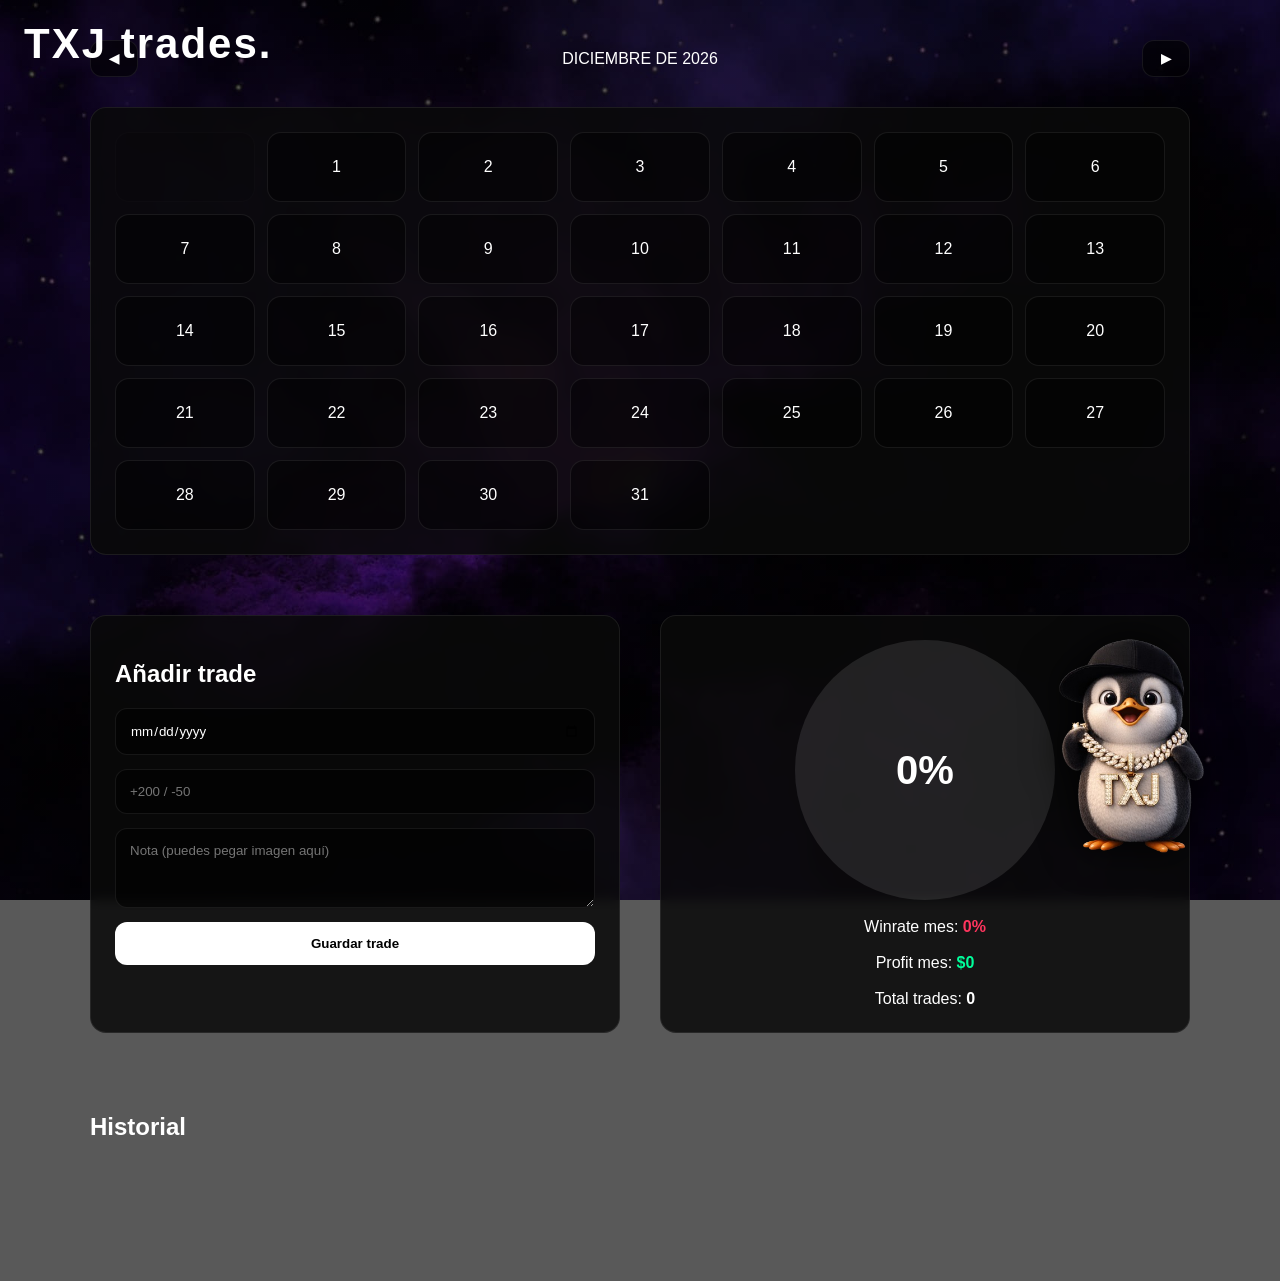
==== index.html @ 9ce7bbe5 "Add files via upload" ====
<!DOCTYPE html>
<html lang="es">
<head>
  <head>
  <meta charset="UTF-8">
  <title>TXJ trades.</title>

  <style>
    /* AQUÍ VA TU CSS */
    body{
      background:black;
      color:white;
    }
  </style>
    <link rel="manifest" href="manifest.json">
<meta name="theme-color" content="#000000">
<meta name="apple-mobile-web-app-capable" content="yes">
<meta name="apple-mobile-web-app-status-bar-style" content="black">
<meta name="apple-mobile-web-app-title" content="TXJ trades">

</head>

<meta charset="UTF-8">
<title>TXJ trades.</title>

<style>
:root{
  --green:#00ff9c;
  --red:#ff355e;
  --panel:rgba(10,10,10,.85);
  --border:rgba(255,255,255,.08);
}

/* ===== RESET ===== */
*{
  box-sizing:border-box;
  font-family:'Segoe UI',Arial,sans-serif;
}

/* ===== BODY + BACKGROUND ===== */
body{
  margin:0;
  min-height:100vh;
  color:white;
  padding:40px 0 120px;

  background:
    linear-gradient(rgba(0,0,0,.65), rgba(0,0,0,.65)),
    url("galactico.jpg") center center / cover no-repeat fixed;
}

/* ===== BRAND ===== */
.brand{
  position:fixed;
  top:20px;
  left:24px;
  font-size:42px;
  font-weight:800;
  letter-spacing:2px;
  color:white;
  z-index:1000;
  user-select:none;
}

/* ===== PENGUIN ===== */
.penguin{
  position:fixed;
  right:20px;
  bottom:0;
  height:280px;
  z-index:900;
  pointer-events:none;
  filter:drop-shadow(0 0 20px rgba(0,0,0,.9));
  animation:penguinIn 1s ease;
}

@keyframes penguinIn{
  from{transform:translateY(40px);opacity:0}
  to{transform:none;opacity:1}
}

/* ===== PANEL ===== */
.panel{
  background:var(--panel);
  border:1px solid var(--border);
  border-radius:16px;
  padding:24px;
  backdrop-filter:blur(6px);
}

/* ===== HEADER ===== */
.header{
  max-width:1100px;
  margin:0 auto 30px;
  display:flex;
  justify-content:space-between;
  align-items:center;
}

.header button{
  background:rgba(0,0,0,.6);
  border:1px solid var(--border);
  color:white;
  padding:10px 18px;
  border-radius:12px;
  cursor:pointer;
  transition:.25s;
}
.header button:hover{background:rgba(255,255,255,.08)}

/* ===== CALENDAR ===== */
.calendar-wrapper{
  max-width:1100px;
  margin:0 auto 60px;
}

.calendar{
  display:grid;
  grid-template-columns:repeat(7,1fr);
  gap:12px;
}

.day{
  height:70px;
  border-radius:14px;
  border:1px solid var(--border);
  display:flex;
  align-items:center;
  justify-content:center;
  cursor:pointer;
  transition:.25s;
  background:rgba(0,0,0,.4);
}
.day:hover{
  transform:translateY(-3px);
  background:rgba(255,255,255,.08);
}

.day.win{border-color:var(--green);color:var(--green)}
.day.loss{border-color:var(--red);color:var(--red)}
.day.empty{opacity:.2;cursor:default}

/* ===== MAIN ===== */
.section{
  max-width:1100px;
  margin:auto;
  display:grid;
  grid-template-columns:1fr 1fr;
  gap:40px;
}

/* ===== FORM ===== */
form{
  display:flex;
  flex-direction:column;
  gap:14px;
}

input,textarea{
  background:rgba(0,0,0,.6);
  border:1px solid var(--border);
  border-radius:12px;
  padding:14px;
  color:white;
}

textarea{min-height:80px}

button{
  background:white;
  color:black;
  border:none;
  border-radius:12px;
  padding:14px;
  font-weight:bold;
  cursor:pointer;
  transition:.25s;
}
button:hover{opacity:.85}

/* ===== STATS ===== */
.stats{
  display:flex;
  flex-direction:column;
  align-items:center;
  gap:18px;
}

.circle{
  width:260px;
  height:260px;
  border-radius:50%;
  display:flex;
  align-items:center;
  justify-content:center;
  font-size:40px;
  font-weight:bold;
  color:white;
}

.metric{text-align:center}

/* ===== HISTORY ===== */
.history{
  max-width:1100px;
  margin:80px auto 0;
}

.trade{
  background:rgba(0,0,0,.6);
  border:1px solid var(--border);
  border-radius:16px;
  padding:18px;
  margin-bottom:18px;
  animation:fadeIn .4s ease;
  transition:.25s;
}
.trade:hover{
  transform:translateY(-2px);
  background:rgba(255,255,255,.05);
}

.trade.win{border-left:4px solid var(--green)}
.trade.loss{border-left:4px solid var(--red)}

.trade-header{
  display:flex;
  justify-content:space-between;
  align-items:center;
}

.trade-actions button{
  padding:6px 10px;
  font-size:12px;
  margin-left:6px;
}

.trade img{
  max-width:100%;
  border-radius:12px;
  margin-top:12px;
}

@keyframes fadeIn{
  from{opacity:0;transform:translateY(10px)}
  to{opacity:1;transform:none}
}
/* =========================
   📳 TOUCH FEEDBACK
========================= */
button, .day{
  -webkit-tap-highlight-color: transparent;
}

button:active,
.day:active{
  transform:scale(0.96);
  opacity:.85;
}

</style>
</head>

<body>

<div class="brand">TXJ trades.</div>

<div class="header">
  <button id="prev">◀</button>
  <span id="monthLabel"></span>
  <button id="next">▶</button>
</div>

<div class="calendar-wrapper panel">
  <div class="calendar" id="calendar"></div>
</div>

<section class="section">
  <div class="panel">
    <h2>Añadir trade</h2>
    <form id="form">
      <input type="date" id="date" required>
      <input type="number" id="amount" placeholder="+200 / -50" required>
      <textarea id="note" placeholder="Nota (puedes pegar imagen aquí)"></textarea>
      <button>Guardar trade</button>
    </form>
  </div>

  <div class="panel stats">
    <div class="circle" id="circle">0%</div>
    <div class="metric">Winrate mes: <strong id="monthWR">0%</strong></div>
    <div class="metric">Profit mes: <strong id="monthProfit">$0</strong></div>
    <div class="metric">Total trades: <strong id="total">0</strong></div>
  </div>
</section>

<section class="history">
  <h2>Historial</h2>
  <div id="history"></div>
</section>

<img src="tcjcap.png" class="penguin">

<script>
let trades=JSON.parse(localStorage.getItem("trades"))||[];
let pastedImage=null,editIndex=null;

const calendar=document.getElementById("calendar");
const historyEl=document.getElementById("history");
const circle=document.getElementById("circle");
const monthWR=document.getElementById("monthWR");
const monthProfit=document.getElementById("monthProfit");
const totalEl=document.getElementById("total");
const monthLabel=document.getElementById("monthLabel");
const note=document.getElementById("note");

let now=new Date(),month=now.getMonth(),year=now.getFullYear();

note.addEventListener("paste",e=>{
  const img=[...e.clipboardData.items].find(i=>i.type.includes("image"));
  if(!img)return;
  const r=new FileReader();
  r.onload=()=>pastedImage=r.result;
  r.readAsDataURL(img.getAsFile());
});

function buildCalendar(){
  calendar.innerHTML="";
  const first=new Date(year,month,1).getDay()||7;
  const days=new Date(year,month+1,0).getDate();
  monthLabel.textContent=new Date(year,month)
    .toLocaleDateString("es",{month:"long",year:"numeric"}).toUpperCase();

  for(let i=1;i<first;i++)calendar.innerHTML+=`<div class="day empty"></div>`;
  for(let d=1;d<=days;d++){
    const div=document.createElement("div");
    div.className="day";
    div.textContent=d;
    calendar.appendChild(div);
  }
}

function render(){
  historyEl.innerHTML="";
  document.querySelectorAll(".day").forEach(d=>d.classList.remove("win","loss"));

  let wins=0,mWins=0,mProfit=0,mTotal=0;

  trades.forEach((t,i)=>{
    const dt=new Date(t.date);
    const isMonth=dt.getMonth()===month && dt.getFullYear()===year;

    if(isMonth){
      mTotal++; mProfit+=t.amount;
      if(t.amount>0)mWins++;
      const box=[...document.querySelectorAll(".day")]
        .find(x=>x.textContent==dt.getDate());
      if(box)box.classList.add(t.amount>0?"win":"loss");
    }

    if(t.amount>0)wins++;

    const div=document.createElement("div");
    div.className="trade "+(t.amount>0?"win":"loss");
    div.innerHTML=`
      <div class="trade-header">
        <strong>${t.date}</strong>
        <div class="trade-actions">
          <button onclick="editTrade(${i})">✏️</button>
          <button onclick="deleteTrade(${i})">🗑</button>
        </div>
      </div>
      <div>${t.amount>0?"+":""}${t.amount}$</div>
      <div>${t.note||""}</div>
      ${t.image?`<img src="${t.image}">`:""}
    `;
    historyEl.appendChild(div);
  });

  const rate=trades.length?Math.round(wins/trades.length*100):0;
  const mRate=mTotal?Math.round(mWins/mTotal*100):0;

  const c=rate>=50?"var(--green)":"var(--red)";
  circle.style.background=`conic-gradient(${c} ${rate}%, rgba(255,255,255,.1) 0%)`;
  circle.textContent=rate+"%";

  monthWR.textContent=mRate+"%";
  monthWR.style.color=mRate>=50?"var(--green)":"var(--red)";
  monthProfit.textContent="$"+mProfit;
  monthProfit.style.color=mProfit>=0?"var(--green)":"var(--red)";
  totalEl.textContent=trades.length;
}

form.onsubmit=e=>{
  e.preventDefault();
  vibrate(40);
  const t={date:date.value,amount:+amount.value,note:note.value,image:pastedImage};
  editIndex!==null?trades[editIndex]=t:trades.push(t);
  editIndex=null; pastedImage=null;
  localStorage.setItem("trades",JSON.stringify(trades));
  form.reset(); render();
};

window.editTrade=i=>{
  const t=trades[i];
  date.value=t.date; amount.value=t.amount; note.value=t.note;
  pastedImage=t.image; editIndex=i;
};

window.deleteTrade = i => {
  if(confirm("¿Borrar trade?")){

    vibrate(60); // 📳 feedback fuerte al borrar

    trades.splice(i,1);
    localStorage.setItem("trades",JSON.stringify(trades));
    render();
  }
};

prev.onclick = () => {

  vibrate(20); // 📳 cambio de mes (sutil)

  month--;
  if(month < 0){
    month = 11;
    year--;
  }
  buildCalendar();
  render();
};

next.onclick = () => {

  vibrate(20); // 📳 cambio de mes (sutil)

  month++;
  if(month > 11){
    month = 0;
    year++;
  }
  buildCalendar();
  render();
};


buildCalendar(); render();
function vibrate(ms=20){
  if("vibrate" in navigator){
    navigator.vibrate(ms);
  }
}

/* botones */
document.querySelectorAll("button").forEach(b=>{
  b.addEventListener("click",()=>vibrate(25));
});

/* calendario */
calendar.addEventListener("click",e=>{
  if(e.target.classList.contains("day") && !e.target.classList.contains("empty")){
    vibrate(15);
  }
});
if ("serviceWorker" in navigator) {
  window.addEventListener("load", () => {
    navigator.serviceWorker.register("service-worker.js");
  });
}


</script>

</body>
</html>
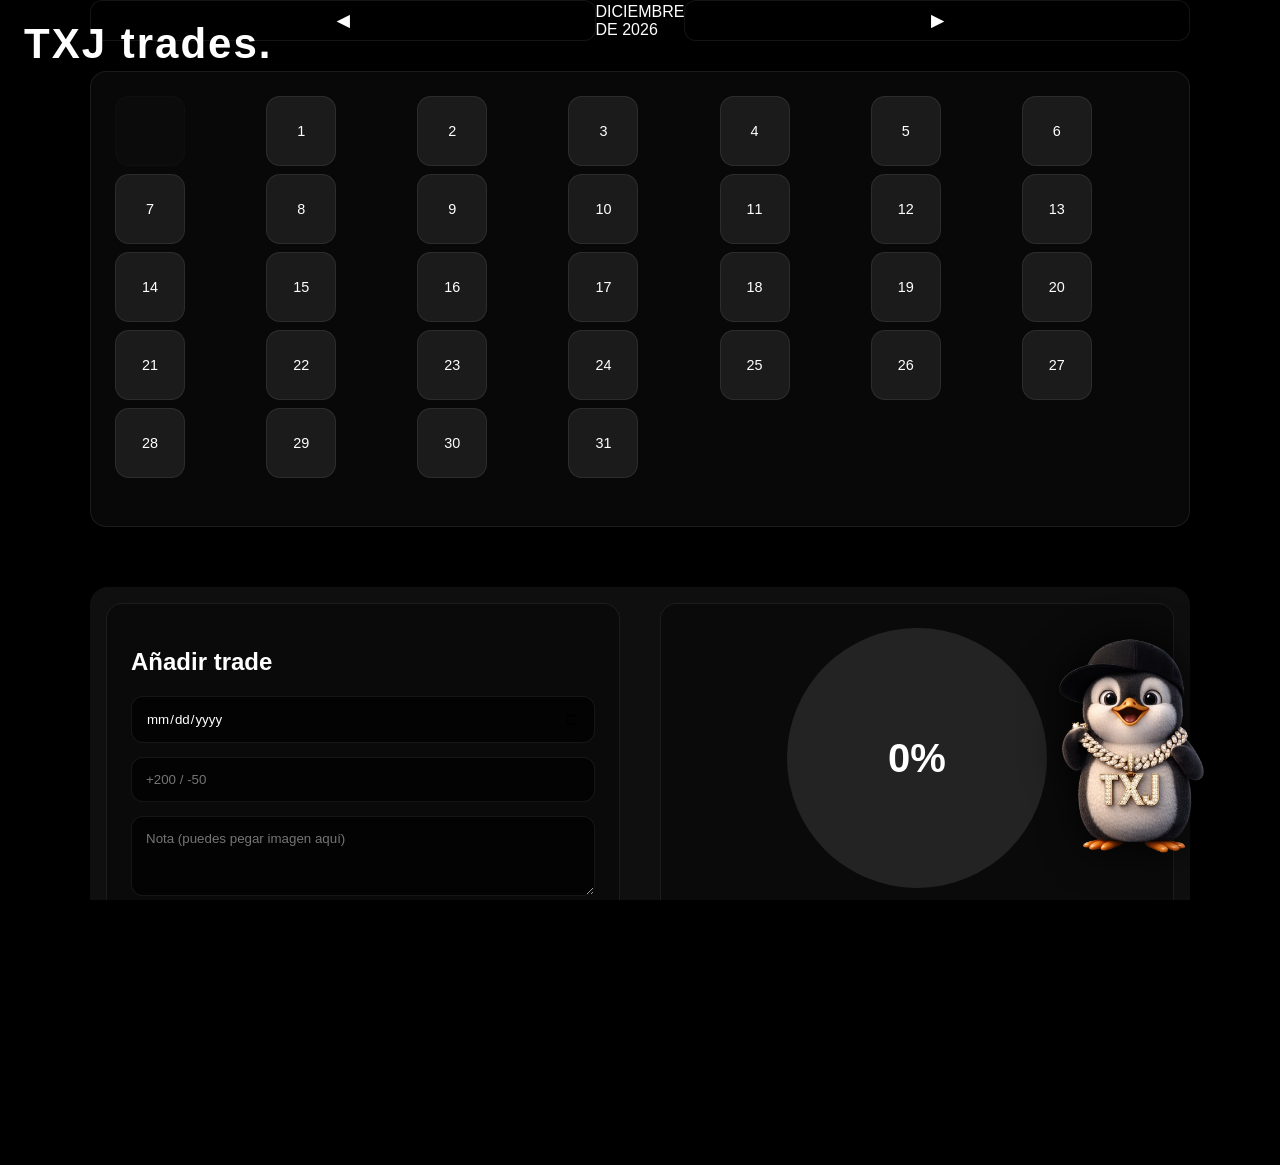
==== commit 1de1725b: "Add files via upload" ====
--- a/index.html
+++ b/index.html
@@ -17,6 +17,8 @@
 <meta name="apple-mobile-web-app-capable" content="yes">
 <meta name="apple-mobile-web-app-status-bar-style" content="black">
 <meta name="apple-mobile-web-app-title" content="TXJ trades">
+<meta name="viewport" content="width=device-width, initial-scale=1.0, viewport-fit=cover">
+
 
 </head>
 
@@ -257,6 +259,75 @@
   transform:scale(0.96);
   opacity:.85;
 }
+/* ===== RESET BÁSICO ===== */
+* {
+  box-sizing: border-box;
+  -webkit-tap-highlight-color: transparent;
+}
+
+html, body {
+  margin: 0;
+  padding: 0;
+  width: 100%;
+  height: 100%;
+  font-family: system-ui, -apple-system, BlinkMacSystemFont, "Segoe UI", sans-serif;
+  background: #000;
+  color: #fff;
+  overflow-x: hidden;
+}
+
+/* ===== CONTENEDOR GENERAL ===== */
+.container {
+  width: 100%;
+  max-width: 420px;
+  margin: 0 auto;
+  padding: 16px;
+}
+
+/* ===== CALENDARIO ===== */
+.calendar {
+  display: grid;
+  grid-template-columns: repeat(7, 1fr);
+  gap: 8px;
+  margin-bottom: 24px;
+}
+
+.calendar .day {
+  aspect-ratio: 1 / 1;
+  border-radius: 14px;
+  background: rgba(255,255,255,0.08);
+  display: flex;
+  align-items: center;
+  justify-content: center;
+  font-size: 0.9rem;
+}
+
+/* ===== SECCIONES ===== */
+.section {
+  background: rgba(255,255,255,0.06);
+  border-radius: 18px;
+  padding: 16px;
+  margin-bottom: 16px;
+}
+
+/* ===== BOTONES ===== */
+button {
+  width: 100%;
+  padding: 14px;
+  border-radius: 14px;
+  border: none;
+  background: #6a5cff;
+  color: #fff;
+  font-size: 1rem;
+}
+
+/* ===== DESKTOP (MEJORA, NO OBLIGATORIO) ===== */
+@media (min-width: 768px) {
+  .container {
+    max-width: 1000px;
+  }
+}
+
 
 </style>
 </head>
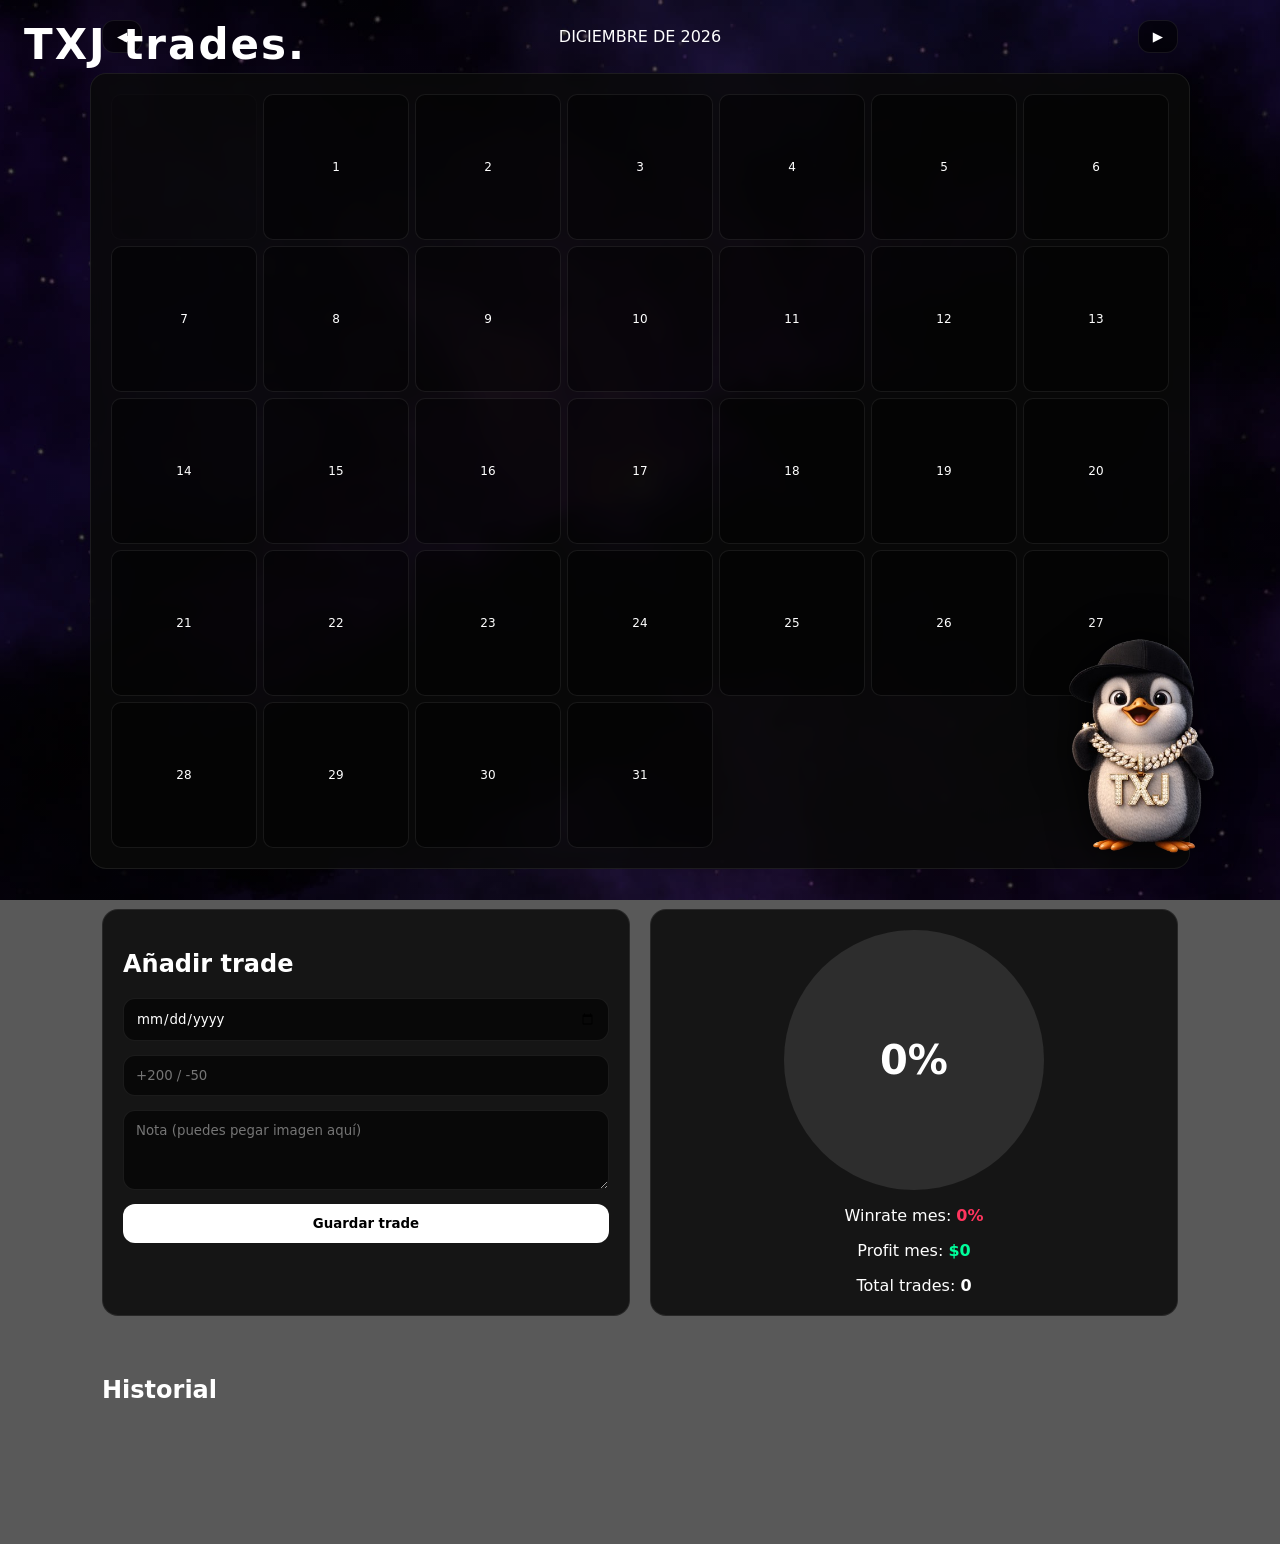
==== commit d1d29b97: "Add files via upload" ====
--- a/index.html
+++ b/index.html
@@ -1,31 +1,21 @@
 <!DOCTYPE html>
 <html lang="es">
 <head>
-  <head>
   <meta charset="UTF-8">
   <title>TXJ trades.</title>
 
+  <meta name="viewport" content="width=device-width, initial-scale=1.0, viewport-fit=cover">
+  <meta name="theme-color" content="#000000">
+  <meta name="apple-mobile-web-app-capable" content="yes">
+  <meta name="apple-mobile-web-app-status-bar-style" content="black">
+  <meta name="apple-mobile-web-app-title" content="TXJ trades">
+
+  <link rel="manifest" href="manifest.json">
+
   <style>
-    /* AQUÍ VA TU CSS */
-    body{
-      background:black;
-      color:white;
-    }
-  </style>
-    <link rel="manifest" href="manifest.json">
-<meta name="theme-color" content="#000000">
-<meta name="apple-mobile-web-app-capable" content="yes">
-<meta name="apple-mobile-web-app-status-bar-style" content="black">
-<meta name="apple-mobile-web-app-title" content="TXJ trades">
-<meta name="viewport" content="width=device-width, initial-scale=1.0, viewport-fit=cover">
-
-
-</head>
-
-<meta charset="UTF-8">
-<title>TXJ trades.</title>
-
-<style>
+/* =========================
+   VARIABLES
+========================= */
 :root{
   --green:#00ff9c;
   --red:#ff355e;
@@ -33,125 +23,114 @@
   --border:rgba(255,255,255,.08);
 }
 
-/* ===== RESET ===== */
+/* =========================
+   RESET
+========================= */
 *{
   box-sizing:border-box;
-  font-family:'Segoe UI',Arial,sans-serif;
-}
-
-/* ===== BODY + BACKGROUND ===== */
+  font-family:system-ui,-apple-system,"Segoe UI",sans-serif;
+  -webkit-tap-highlight-color:transparent;
+}
+
+html{
+  font-size:14px;
+}
+
 body{
   margin:0;
   min-height:100vh;
   color:white;
-  padding:40px 0 120px;
-
+  padding:20px 0 120px;
+  overflow-x:hidden;
   background:
     linear-gradient(rgba(0,0,0,.65), rgba(0,0,0,.65)),
-    url("galactico.jpg") center center / cover no-repeat fixed;
-}
-
-/* ===== BRAND ===== */
+    url("galactico.jpg") center/cover no-repeat fixed;
+}
+
+/* =========================
+   BRAND
+========================= */
 .brand{
-  position:fixed;
-  top:20px;
-  left:24px;
-  font-size:42px;
+  text-align:center;
+  font-size:28px;
   font-weight:800;
   letter-spacing:2px;
-  color:white;
-  z-index:1000;
-  user-select:none;
-}
-
-/* ===== PENGUIN ===== */
-.penguin{
-  position:fixed;
-  right:20px;
-  bottom:0;
-  height:280px;
-  z-index:900;
-  pointer-events:none;
-  filter:drop-shadow(0 0 20px rgba(0,0,0,.9));
-  animation:penguinIn 1s ease;
-}
-
-@keyframes penguinIn{
-  from{transform:translateY(40px);opacity:0}
-  to{transform:none;opacity:1}
-}
-
-/* ===== PANEL ===== */
+  margin-bottom:20px;
+}
+
+/* =========================
+   PANEL
+========================= */
 .panel{
   background:var(--panel);
   border:1px solid var(--border);
   border-radius:16px;
-  padding:24px;
+  padding:20px;
   backdrop-filter:blur(6px);
 }
 
-/* ===== HEADER ===== */
+/* =========================
+   HEADER
+========================= */
 .header{
-  max-width:1100px;
-  margin:0 auto 30px;
   display:flex;
   justify-content:space-between;
   align-items:center;
+  padding:0 12px;
+  margin-bottom:20px;
 }
 
 .header button{
   background:rgba(0,0,0,.6);
   border:1px solid var(--border);
   color:white;
-  padding:10px 18px;
+  padding:8px 14px;
   border-radius:12px;
   cursor:pointer;
-  transition:.25s;
-}
-.header button:hover{background:rgba(255,255,255,.08)}
-
-/* ===== CALENDAR ===== */
+}
+
+/* =========================
+   CALENDAR
+========================= */
 .calendar-wrapper{
-  max-width:1100px;
-  margin:0 auto 60px;
+  margin:0 12px 40px;
 }
 
 .calendar{
   display:grid;
   grid-template-columns:repeat(7,1fr);
-  gap:12px;
+  gap:6px;
 }
 
 .day{
-  height:70px;
-  border-radius:14px;
+  aspect-ratio:1/1;
+  border-radius:10px;
   border:1px solid var(--border);
   display:flex;
   align-items:center;
   justify-content:center;
+  font-size:.75rem;
+  background:rgba(0,0,0,.4);
   cursor:pointer;
-  transition:.25s;
-  background:rgba(0,0,0,.4);
-}
-.day:hover{
-  transform:translateY(-3px);
-  background:rgba(255,255,255,.08);
 }
 
 .day.win{border-color:var(--green);color:var(--green)}
 .day.loss{border-color:var(--red);color:var(--red)}
 .day.empty{opacity:.2;cursor:default}
 
-/* ===== MAIN ===== */
+/* =========================
+   MAIN SECTION
+========================= */
 .section{
-  max-width:1100px;
-  margin:auto;
   display:grid;
-  grid-template-columns:1fr 1fr;
-  gap:40px;
-}
-
-/* ===== FORM ===== */
+  grid-template-columns:1fr;
+  gap:20px;
+  padding:0 12px;
+}
+
+/* =========================
+   FORM
+========================= */
 form{
   display:flex;
   flex-direction:column;
@@ -162,7 +141,7 @@
   background:rgba(0,0,0,.6);
   border:1px solid var(--border);
   border-radius:12px;
-  padding:14px;
+  padding:12px;
   color:white;
 }
 
@@ -173,53 +152,49 @@
   color:black;
   border:none;
   border-radius:12px;
-  padding:14px;
+  padding:12px;
   font-weight:bold;
   cursor:pointer;
-  transition:.25s;
-}
-button:hover{opacity:.85}
-
-/* ===== STATS ===== */
+}
+
+/* =========================
+   STATS
+========================= */
 .stats{
   display:flex;
   flex-direction:column;
   align-items:center;
-  gap:18px;
+  gap:16px;
 }
 
 .circle{
-  width:260px;
-  height:260px;
+  width:200px;
+  height:200px;
   border-radius:50%;
   display:flex;
   align-items:center;
   justify-content:center;
-  font-size:40px;
+  font-size:32px;
   font-weight:bold;
   color:white;
 }
 
 .metric{text-align:center}
 
-/* ===== HISTORY ===== */
+/* =========================
+   HISTORY
+========================= */
 .history{
-  max-width:1100px;
-  margin:80px auto 0;
+  padding:0 12px;
+  margin-top:60px;
 }
 
 .trade{
   background:rgba(0,0,0,.6);
   border:1px solid var(--border);
   border-radius:16px;
-  padding:18px;
-  margin-bottom:18px;
-  animation:fadeIn .4s ease;
-  transition:.25s;
-}
-.trade:hover{
-  transform:translateY(-2px);
-  background:rgba(255,255,255,.05);
+  padding:16px;
+  margin-bottom:16px;
 }
 
 .trade.win{border-left:4px solid var(--green)}
@@ -232,7 +207,7 @@
 }
 
 .trade-actions button{
-  padding:6px 10px;
+  padding:4px 8px;
   font-size:12px;
   margin-left:6px;
 }
@@ -243,93 +218,55 @@
   margin-top:12px;
 }
 
-@keyframes fadeIn{
-  from{opacity:0;transform:translateY(10px)}
-  to{opacity:1;transform:none}
-}
-/* =========================
-   📳 TOUCH FEEDBACK
-========================= */
-button, .day{
-  -webkit-tap-highlight-color: transparent;
-}
-
-button:active,
-.day:active{
-  transform:scale(0.96);
-  opacity:.85;
-}
-/* ===== RESET BÁSICO ===== */
-* {
-  box-sizing: border-box;
-  -webkit-tap-highlight-color: transparent;
-}
-
-html, body {
-  margin: 0;
-  padding: 0;
-  width: 100%;
-  height: 100%;
-  font-family: system-ui, -apple-system, BlinkMacSystemFont, "Segoe UI", sans-serif;
-  background: #000;
-  color: #fff;
-  overflow-x: hidden;
-}
-
-/* ===== CONTENEDOR GENERAL ===== */
-.container {
-  width: 100%;
-  max-width: 420px;
-  margin: 0 auto;
-  padding: 16px;
-}
-
-/* ===== CALENDARIO ===== */
-.calendar {
-  display: grid;
-  grid-template-columns: repeat(7, 1fr);
-  gap: 8px;
-  margin-bottom: 24px;
-}
-
-.calendar .day {
-  aspect-ratio: 1 / 1;
-  border-radius: 14px;
-  background: rgba(255,255,255,0.08);
-  display: flex;
-  align-items: center;
-  justify-content: center;
-  font-size: 0.9rem;
-}
-
-/* ===== SECCIONES ===== */
-.section {
-  background: rgba(255,255,255,0.06);
-  border-radius: 18px;
-  padding: 16px;
-  margin-bottom: 16px;
-}
-
-/* ===== BOTONES ===== */
-button {
-  width: 100%;
-  padding: 14px;
-  border-radius: 14px;
-  border: none;
-  background: #6a5cff;
-  color: #fff;
-  font-size: 1rem;
-}
-
-/* ===== DESKTOP (MEJORA, NO OBLIGATORIO) ===== */
-@media (min-width: 768px) {
-  .container {
-    max-width: 1000px;
-  }
-}
-
-
-</style>
+/* =========================
+   PENGUIN
+========================= */
+.penguin{
+  position:fixed;
+  right:10px;
+  bottom:0;
+  height:180px;
+  pointer-events:none;
+  filter:drop-shadow(0 0 20px rgba(0,0,0,.9));
+}
+
+/* =========================
+   DESKTOP
+========================= */
+@media(min-width:768px){
+  html{font-size:16px}
+
+  .brand{
+    position:fixed;
+    top:20px;
+    left:24px;
+    font-size:42px;
+  }
+
+  .calendar-wrapper,
+  .header,
+  .section,
+  .history{
+    max-width:1100px;
+    margin-left:auto;
+    margin-right:auto;
+  }
+
+  .section{
+    grid-template-columns:1fr 1fr;
+  }
+
+  .circle{
+    width:260px;
+    height:260px;
+    font-size:40px;
+  }
+
+  .penguin{
+    height:280px;
+  }
+}
+  </style>
 </head>
 
 <body>
@@ -464,7 +401,6 @@
 
 form.onsubmit=e=>{
   e.preventDefault();
-  vibrate(40);
   const t={date:date.value,amount:+amount.value,note:note.value,image:pastedImage};
   editIndex!==null?trades[editIndex]=t:trades.push(t);
   editIndex=null; pastedImage=null;
@@ -478,69 +414,22 @@
   pastedImage=t.image; editIndex=i;
 };
 
-window.deleteTrade = i => {
+window.deleteTrade=i=>{
   if(confirm("¿Borrar trade?")){
-
-    vibrate(60); // 📳 feedback fuerte al borrar
-
     trades.splice(i,1);
     localStorage.setItem("trades",JSON.stringify(trades));
     render();
   }
 };
 
-prev.onclick = () => {
-
-  vibrate(20); // 📳 cambio de mes (sutil)
-
-  month--;
-  if(month < 0){
-    month = 11;
-    year--;
-  }
-  buildCalendar();
-  render();
-};
-
-next.onclick = () => {
-
-  vibrate(20); // 📳 cambio de mes (sutil)
-
-  month++;
-  if(month > 11){
-    month = 0;
-    year++;
-  }
-  buildCalendar();
-  render();
-};
-
+prev.onclick=()=>{month--;if(month<0){month=11;year--}buildCalendar();render()};
+next.onclick=()=>{month++;if(month>11){month=0;year++}buildCalendar();render()};
 
 buildCalendar(); render();
-function vibrate(ms=20){
-  if("vibrate" in navigator){
-    navigator.vibrate(ms);
-  }
-}
-
-/* botones */
-document.querySelectorAll("button").forEach(b=>{
-  b.addEventListener("click",()=>vibrate(25));
-});
-
-/* calendario */
-calendar.addEventListener("click",e=>{
-  if(e.target.classList.contains("day") && !e.target.classList.contains("empty")){
-    vibrate(15);
-  }
-});
-if ("serviceWorker" in navigator) {
-  window.addEventListener("load", () => {
-    navigator.serviceWorker.register("service-worker.js");
-  });
-}
-
-
+
+if("serviceWorker" in navigator){
+  navigator.serviceWorker.register("service-worker.js");
+}
 </script>
 
 </body>
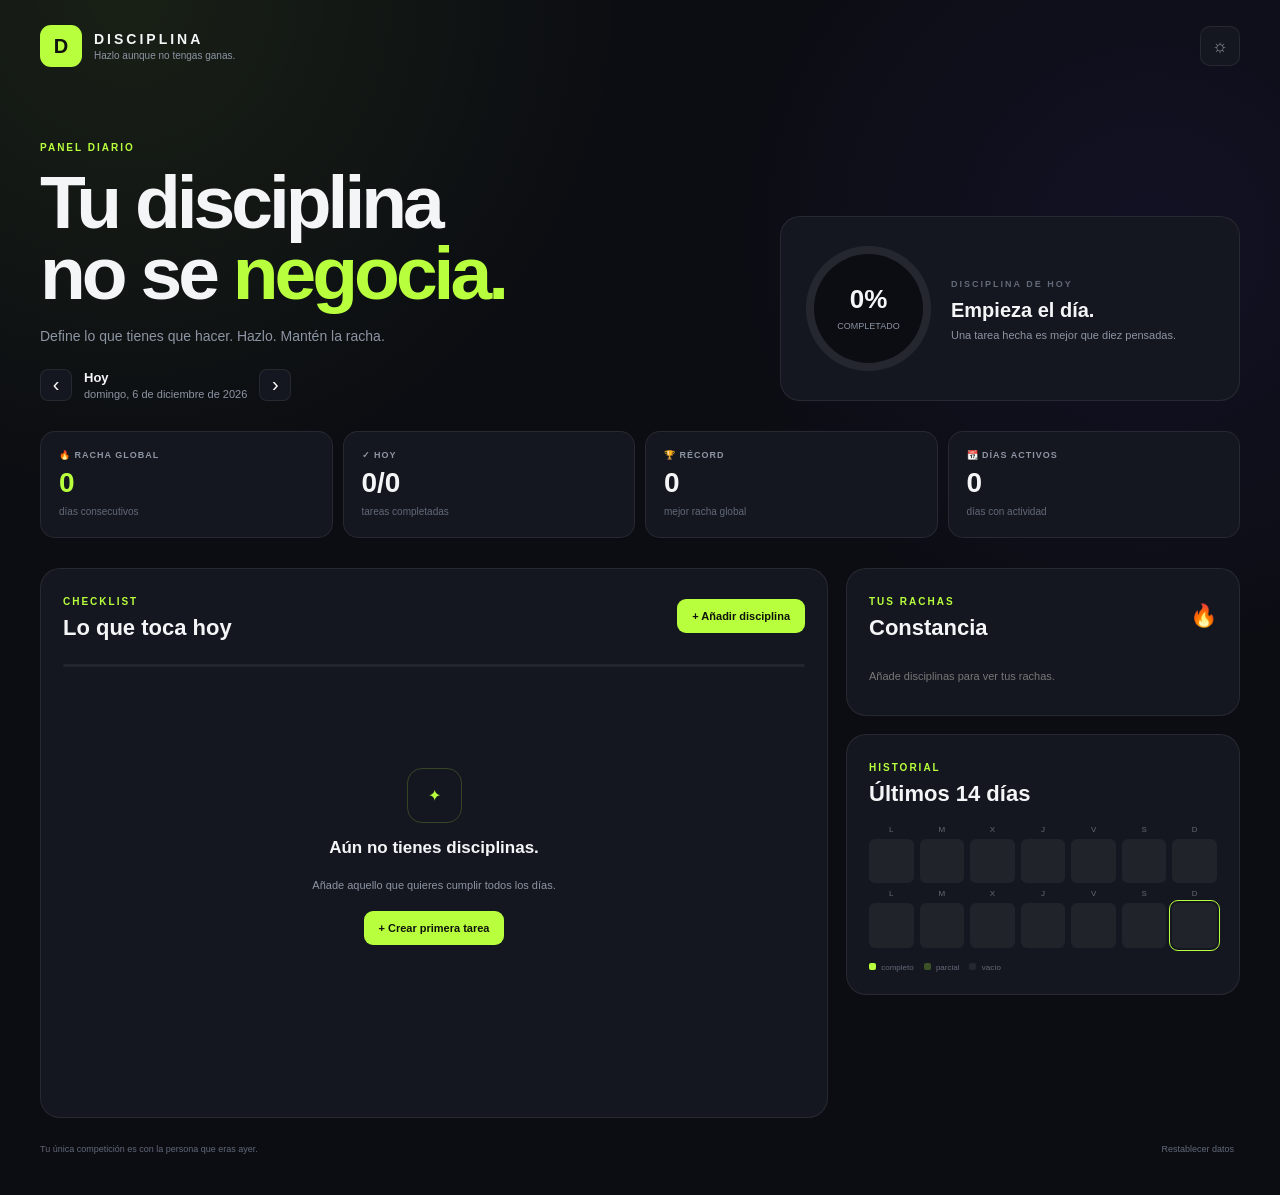
==== commit b48d08df: "Add files via upload" ====
--- a/index.html
+++ b/index.html
@@ -1,436 +1,489 @@
 <!DOCTYPE html>
 <html lang="es">
 <head>
-  <meta charset="UTF-8">
-  <title>TXJ trades.</title>
-
-  <meta name="viewport" content="width=device-width, initial-scale=1.0, viewport-fit=cover">
-  <meta name="theme-color" content="#000000">
-  <meta name="apple-mobile-web-app-capable" content="yes">
-  <meta name="apple-mobile-web-app-status-bar-style" content="black">
-  <meta name="apple-mobile-web-app-title" content="TXJ trades">
-
-  <link rel="manifest" href="manifest.json">
-
-  <style>
-/* =========================
-   VARIABLES
-========================= */
-:root{
-  --green:#00ff9c;
-  --red:#ff355e;
-  --panel:rgba(10,10,10,.85);
-  --border:rgba(255,255,255,.08);
-}
-
-/* =========================
-   RESET
-========================= */
-*{
-  box-sizing:border-box;
-  font-family:system-ui,-apple-system,"Segoe UI",sans-serif;
-  -webkit-tap-highlight-color:transparent;
-}
-
-html{
-  font-size:14px;
-}
-
-body{
-  margin:0;
-  min-height:100vh;
-  color:white;
-  padding:20px 0 120px;
-  overflow-x:hidden;
-  background:
-    linear-gradient(rgba(0,0,0,.65), rgba(0,0,0,.65)),
-    url("galactico.jpg") center/cover no-repeat fixed;
-}
-
-/* =========================
-   BRAND
-========================= */
-.brand{
-  text-align:center;
-  font-size:28px;
-  font-weight:800;
-  letter-spacing:2px;
-  margin-bottom:20px;
-}
-
-/* =========================
-   PANEL
-========================= */
-.panel{
-  background:var(--panel);
-  border:1px solid var(--border);
-  border-radius:16px;
-  padding:20px;
-  backdrop-filter:blur(6px);
-}
-
-/* =========================
-   HEADER
-========================= */
-.header{
-  display:flex;
-  justify-content:space-between;
-  align-items:center;
-  padding:0 12px;
-  margin-bottom:20px;
-}
-
-.header button{
-  background:rgba(0,0,0,.6);
-  border:1px solid var(--border);
-  color:white;
-  padding:8px 14px;
-  border-radius:12px;
-  cursor:pointer;
-}
-
-/* =========================
-   CALENDAR
-========================= */
-.calendar-wrapper{
-  margin:0 12px 40px;
-}
-
-.calendar{
-  display:grid;
-  grid-template-columns:repeat(7,1fr);
-  gap:6px;
-}
-
-.day{
-  aspect-ratio:1/1;
-  border-radius:10px;
-  border:1px solid var(--border);
-  display:flex;
-  align-items:center;
-  justify-content:center;
-  font-size:.75rem;
-  background:rgba(0,0,0,.4);
-  cursor:pointer;
-}
-
-.day.win{border-color:var(--green);color:var(--green)}
-.day.loss{border-color:var(--red);color:var(--red)}
-.day.empty{opacity:.2;cursor:default}
-
-/* =========================
-   MAIN SECTION
-========================= */
-.section{
-  display:grid;
-  grid-template-columns:1fr;
-  gap:20px;
-  padding:0 12px;
-}
-
-/* =========================
-   FORM
-========================= */
-form{
-  display:flex;
-  flex-direction:column;
-  gap:14px;
-}
-
-input,textarea{
-  background:rgba(0,0,0,.6);
-  border:1px solid var(--border);
-  border-radius:12px;
-  padding:12px;
-  color:white;
-}
-
-textarea{min-height:80px}
-
-button{
-  background:white;
-  color:black;
-  border:none;
-  border-radius:12px;
-  padding:12px;
-  font-weight:bold;
-  cursor:pointer;
-}
-
-/* =========================
-   STATS
-========================= */
-.stats{
-  display:flex;
-  flex-direction:column;
-  align-items:center;
-  gap:16px;
-}
-
-.circle{
-  width:200px;
-  height:200px;
-  border-radius:50%;
-  display:flex;
-  align-items:center;
-  justify-content:center;
-  font-size:32px;
-  font-weight:bold;
-  color:white;
-}
-
-.metric{text-align:center}
-
-/* =========================
-   HISTORY
-========================= */
-.history{
-  padding:0 12px;
-  margin-top:60px;
-}
-
-.trade{
-  background:rgba(0,0,0,.6);
-  border:1px solid var(--border);
-  border-radius:16px;
-  padding:16px;
-  margin-bottom:16px;
-}
-
-.trade.win{border-left:4px solid var(--green)}
-.trade.loss{border-left:4px solid var(--red)}
-
-.trade-header{
-  display:flex;
-  justify-content:space-between;
-  align-items:center;
-}
-
-.trade-actions button{
-  padding:4px 8px;
-  font-size:12px;
-  margin-left:6px;
-}
-
-.trade img{
-  max-width:100%;
-  border-radius:12px;
-  margin-top:12px;
-}
-
-/* =========================
-   PENGUIN
-========================= */
-.penguin{
-  position:fixed;
-  right:10px;
-  bottom:0;
-  height:180px;
-  pointer-events:none;
-  filter:drop-shadow(0 0 20px rgba(0,0,0,.9));
-}
-
-/* =========================
-   DESKTOP
-========================= */
-@media(min-width:768px){
-  html{font-size:16px}
-
-  .brand{
-    position:fixed;
-    top:20px;
-    left:24px;
-    font-size:42px;
-  }
-
-  .calendar-wrapper,
-  .header,
-  .section,
-  .history{
-    max-width:1100px;
-    margin-left:auto;
-    margin-right:auto;
-  }
-
-  .section{
-    grid-template-columns:1fr 1fr;
-  }
-
-  .circle{
-    width:260px;
-    height:260px;
-    font-size:40px;
-  }
-
-  .penguin{
-    height:280px;
-  }
-}
-  </style>
+    <meta charset="UTF-8">
+    <meta name="viewport" content="width=device-width, initial-scale=1.0">
+
+    <title>DISCIPLINA</title>
+
+    <link rel="stylesheet" href="styles.css">
 </head>
 
 <body>
 
-<div class="brand">TXJ trades.</div>
-
-<div class="header">
-  <button id="prev">◀</button>
-  <span id="monthLabel"></span>
-  <button id="next">▶</button>
-</div>
-
-<div class="calendar-wrapper panel">
-  <div class="calendar" id="calendar"></div>
-</div>
-
-<section class="section">
-  <div class="panel">
-    <h2>Añadir trade</h2>
-    <form id="form">
-      <input type="date" id="date" required>
-      <input type="number" id="amount" placeholder="+200 / -50" required>
-      <textarea id="note" placeholder="Nota (puedes pegar imagen aquí)"></textarea>
-      <button>Guardar trade</button>
-    </form>
-  </div>
-
-  <div class="panel stats">
-    <div class="circle" id="circle">0%</div>
-    <div class="metric">Winrate mes: <strong id="monthWR">0%</strong></div>
-    <div class="metric">Profit mes: <strong id="monthProfit">$0</strong></div>
-    <div class="metric">Total trades: <strong id="total">0</strong></div>
-  </div>
-</section>
-
-<section class="history">
-  <h2>Historial</h2>
-  <div id="history"></div>
-</section>
-
-<img src="tcjcap.png" class="penguin">
-
-<script>
-let trades=JSON.parse(localStorage.getItem("trades"))||[];
-let pastedImage=null,editIndex=null;
-
-const calendar=document.getElementById("calendar");
-const historyEl=document.getElementById("history");
-const circle=document.getElementById("circle");
-const monthWR=document.getElementById("monthWR");
-const monthProfit=document.getElementById("monthProfit");
-const totalEl=document.getElementById("total");
-const monthLabel=document.getElementById("monthLabel");
-const note=document.getElementById("note");
-
-let now=new Date(),month=now.getMonth(),year=now.getFullYear();
-
-note.addEventListener("paste",e=>{
-  const img=[...e.clipboardData.items].find(i=>i.type.includes("image"));
-  if(!img)return;
-  const r=new FileReader();
-  r.onload=()=>pastedImage=r.result;
-  r.readAsDataURL(img.getAsFile());
-});
-
-function buildCalendar(){
-  calendar.innerHTML="";
-  const first=new Date(year,month,1).getDay()||7;
-  const days=new Date(year,month+1,0).getDate();
-  monthLabel.textContent=new Date(year,month)
-    .toLocaleDateString("es",{month:"long",year:"numeric"}).toUpperCase();
-
-  for(let i=1;i<first;i++)calendar.innerHTML+=`<div class="day empty"></div>`;
-  for(let d=1;d<=days;d++){
-    const div=document.createElement("div");
-    div.className="day";
-    div.textContent=d;
-    calendar.appendChild(div);
-  }
-}
-
-function render(){
-  historyEl.innerHTML="";
-  document.querySelectorAll(".day").forEach(d=>d.classList.remove("win","loss"));
-
-  let wins=0,mWins=0,mProfit=0,mTotal=0;
-
-  trades.forEach((t,i)=>{
-    const dt=new Date(t.date);
-    const isMonth=dt.getMonth()===month && dt.getFullYear()===year;
-
-    if(isMonth){
-      mTotal++; mProfit+=t.amount;
-      if(t.amount>0)mWins++;
-      const box=[...document.querySelectorAll(".day")]
-        .find(x=>x.textContent==dt.getDate());
-      if(box)box.classList.add(t.amount>0?"win":"loss");
-    }
-
-    if(t.amount>0)wins++;
-
-    const div=document.createElement("div");
-    div.className="trade "+(t.amount>0?"win":"loss");
-    div.innerHTML=`
-      <div class="trade-header">
-        <strong>${t.date}</strong>
-        <div class="trade-actions">
-          <button onclick="editTrade(${i})">✏️</button>
-          <button onclick="deleteTrade(${i})">🗑</button>
+    <div class="app">
+
+        <!-- CABECERA -->
+        <header class="header">
+
+            <div class="logo">
+                <div class="logo-box">D</div>
+
+                <div>
+                    <h1>DISCIPLINA</h1>
+                    <p>Hazlo aunque no tengas ganas.</p>
+                </div>
+            </div>
+
+            <button id="themeButton" class="small-button">
+                ☼
+            </button>
+
+        </header>
+
+
+        <!-- PRESENTACIÓN -->
+        <section class="hero">
+
+            <div class="hero-text">
+
+                <span class="eyebrow">
+                    PANEL DIARIO
+                </span>
+
+                <h2>
+                    Tu disciplina<br>
+                    no se <span>negocia.</span>
+                </h2>
+
+                <p>
+                    Define lo que tienes que hacer.
+                    Hazlo. Mantén la racha.
+                </p>
+
+                <div class="date-selector">
+
+                    <button id="previousDay">‹</button>
+
+                    <div>
+                        <strong id="dateTitle">
+                            Hoy
+                        </strong>
+
+                        <span id="dateSubtitle">
+                            -
+                        </span>
+                    </div>
+
+                    <button id="nextDay">›</button>
+
+                </div>
+
+            </div>
+
+
+            <!-- PORCENTAJE -->
+            <div class="progress-card">
+
+                <div
+                    class="progress-circle"
+                    id="progressCircle"
+                >
+                    <div class="progress-inside">
+
+                        <strong id="percentage">
+                            0%
+                        </strong>
+
+                        <span>
+                            completado
+                        </span>
+
+                    </div>
+                </div>
+
+
+                <div>
+
+                    <span class="small-label">
+                        DISCIPLINA DE HOY
+                    </span>
+
+                    <h3 id="dayStatus">
+                        Empieza el día.
+                    </h3>
+
+                    <p id="dayMessage">
+                        Una tarea hecha es mejor
+                        que diez pensadas.
+                    </p>
+
+                </div>
+
+            </div>
+
+        </section>
+
+
+        <!-- ESTADÍSTICAS -->
+        <section class="statistics">
+
+            <div class="stat">
+                <span>🔥 RACHA GLOBAL</span>
+
+                <strong id="globalStreak">
+                    0
+                </strong>
+
+                <small>
+                    días consecutivos
+                </small>
+            </div>
+
+
+            <div class="stat">
+                <span>✓ HOY</span>
+
+                <strong id="completedTasks">
+                    0/0
+                </strong>
+
+                <small>
+                    tareas completadas
+                </small>
+            </div>
+
+
+            <div class="stat">
+                <span>🏆 RÉCORD</span>
+
+                <strong id="globalRecord">
+                    0
+                </strong>
+
+                <small>
+                    mejor racha global
+                </small>
+            </div>
+
+
+            <div class="stat">
+                <span>📆 DÍAS ACTIVOS</span>
+
+                <strong id="activeDays">
+                    0
+                </strong>
+
+                <small>
+                    días con actividad
+                </small>
+            </div>
+
+        </section>
+
+
+        <!-- CONTENIDO -->
+        <main class="main-grid">
+
+
+            <!-- TAREAS -->
+            <section class="panel tasks-panel">
+
+                <div class="panel-header">
+
+                    <div>
+                        <span class="eyebrow">
+                            CHECKLIST
+                        </span>
+
+                        <h2>
+                            Lo que toca hoy
+                        </h2>
+                    </div>
+
+                    <button
+                        id="addTaskButton"
+                        class="primary-button"
+                    >
+                        + Añadir disciplina
+                    </button>
+
+                </div>
+
+
+                <div class="progress-bar">
+                    <div id="progressBar"></div>
+                </div>
+
+
+                <div
+                    id="tasksContainer"
+                    class="tasks-container"
+                >
+                </div>
+
+
+                <div
+                    id="emptyState"
+                    class="empty-state"
+                >
+
+                    <div class="empty-icon">
+                        ✦
+                    </div>
+
+                    <h3>
+                        Aún no tienes disciplinas.
+                    </h3>
+
+                    <p>
+                        Añade aquello que quieres cumplir
+                        todos los días.
+                    </p>
+
+                    <button
+                        id="firstTaskButton"
+                        class="primary-button"
+                    >
+                        + Crear primera tarea
+                    </button>
+
+                </div>
+
+            </section>
+
+
+            <!-- COLUMNA DERECHA -->
+            <aside class="side">
+
+
+                <!-- RACHAS -->
+                <section class="panel">
+
+                    <div class="panel-header">
+
+                        <div>
+                            <span class="eyebrow">
+                                TUS RACHAS
+                            </span>
+
+                            <h2>
+                                Constancia
+                            </h2>
+                        </div>
+
+                        <span class="fire">
+                            🔥
+                        </span>
+
+                    </div>
+
+
+                    <div
+                        id="streaksContainer"
+                        class="streaks"
+                    >
+                    </div>
+
+                </section>
+
+
+                <!-- HISTORIAL -->
+                <section class="panel">
+
+                    <div class="panel-header">
+
+                        <div>
+                            <span class="eyebrow">
+                                HISTORIAL
+                            </span>
+
+                            <h2>
+                                Últimos 14 días
+                            </h2>
+                        </div>
+
+                    </div>
+
+
+                    <div
+                        id="historyContainer"
+                        class="history"
+                    >
+                    </div>
+
+                    <div class="legend">
+
+                        <span>
+                            <i class="complete"></i>
+                            completo
+                        </span>
+
+                        <span>
+                            <i class="partial"></i>
+                            parcial
+                        </span>
+
+                        <span>
+                            <i class="empty"></i>
+                            vacío
+                        </span>
+
+                    </div>
+
+                </section>
+
+            </aside>
+
+        </main>
+
+
+        <!-- FOOTER -->
+        <footer>
+
+            <span>
+                Tu única competición es con la persona
+                que eras ayer.
+            </span>
+
+            <button id="resetButton">
+                Restablecer datos
+            </button>
+
+        </footer>
+
+    </div>
+
+
+    <!-- MODAL -->
+    <div
+        id="modal"
+        class="modal-background hidden"
+    >
+
+        <div class="modal">
+
+            <button
+                id="closeModal"
+                class="close-modal"
+            >
+                ×
+            </button>
+
+            <span class="eyebrow">
+                NUEVA DISCIPLINA
+            </span>
+
+            <h2 id="modalTitle">
+                Añade algo que quieras cumplir.
+            </h2>
+
+
+            <form id="taskForm">
+
+                <input
+                    type="hidden"
+                    id="taskId"
+                >
+
+
+                <label>
+                    ¿Qué tienes que hacer?
+
+                    <input
+                        type="text"
+                        id="taskName"
+                        placeholder="Ej. Entrenar 45 minutos"
+                        maxlength="70"
+                        required
+                    >
+                </label>
+
+
+                <div class="form-row">
+
+                    <label>
+                        ¿Cuándo?
+
+                        <input
+                            type="time"
+                            id="taskTime"
+                            value="08:00"
+                        >
+                    </label>
+
+
+                    <label>
+                        Categoría
+
+                        <select id="taskCategory">
+
+                            <option>
+                                Salud
+                            </option>
+
+                            <option>
+                                Entrenamiento
+                            </option>
+
+                            <option>
+                                Trabajo
+                            </option>
+
+                            <option>
+                                Estudio
+                            </option>
+
+                            <option>
+                                Hábitos
+                            </option>
+
+                            <option>
+                                Personal
+                            </option>
+
+                        </select>
+
+                    </label>
+
+                </div>
+
+
+                <label>
+                    Nota
+
+                    <textarea
+                        id="taskNote"
+                        placeholder="Algo que quieras recordar..."
+                        maxlength="160"
+                    ></textarea>
+                </label>
+
+
+                <div class="modal-buttons">
+
+                    <button
+                        type="button"
+                        id="cancelModal"
+                        class="secondary-button"
+                    >
+                        Cancelar
+                    </button>
+
+                    <button
+                        type="submit"
+                        class="primary-button"
+                    >
+                        Guardar disciplina
+                    </button>
+
+                </div>
+
+            </form>
+
         </div>
-      </div>
-      <div>${t.amount>0?"+":""}${t.amount}$</div>
-      <div>${t.note||""}</div>
-      ${t.image?`<img src="${t.image}">`:""}
-    `;
-    historyEl.appendChild(div);
-  });
-
-  const rate=trades.length?Math.round(wins/trades.length*100):0;
-  const mRate=mTotal?Math.round(mWins/mTotal*100):0;
-
-  const c=rate>=50?"var(--green)":"var(--red)";
-  circle.style.background=`conic-gradient(${c} ${rate}%, rgba(255,255,255,.1) 0%)`;
-  circle.textContent=rate+"%";
-
-  monthWR.textContent=mRate+"%";
-  monthWR.style.color=mRate>=50?"var(--green)":"var(--red)";
-  monthProfit.textContent="$"+mProfit;
-  monthProfit.style.color=mProfit>=0?"var(--green)":"var(--red)";
-  totalEl.textContent=trades.length;
-}
-
-form.onsubmit=e=>{
-  e.preventDefault();
-  const t={date:date.value,amount:+amount.value,note:note.value,image:pastedImage};
-  editIndex!==null?trades[editIndex]=t:trades.push(t);
-  editIndex=null; pastedImage=null;
-  localStorage.setItem("trades",JSON.stringify(trades));
-  form.reset(); render();
-};
-
-window.editTrade=i=>{
-  const t=trades[i];
-  date.value=t.date; amount.value=t.amount; note.value=t.note;
-  pastedImage=t.image; editIndex=i;
-};
-
-window.deleteTrade=i=>{
-  if(confirm("¿Borrar trade?")){
-    trades.splice(i,1);
-    localStorage.setItem("trades",JSON.stringify(trades));
-    render();
-  }
-};
-
-prev.onclick=()=>{month--;if(month<0){month=11;year--}buildCalendar();render()};
-next.onclick=()=>{month++;if(month>11){month=0;year++}buildCalendar();render()};
-
-buildCalendar(); render();
-
-if("serviceWorker" in navigator){
-  navigator.serviceWorker.register("service-worker.js");
-}
-</script>
+
+    </div>
+
+
+    <!-- NOTIFICACIÓN -->
+    <div
+        id="toast"
+        class="toast"
+    ></div>
+
+
+    <script src="script.js"></script>
 
 </body>
-</html>
+</html>
--- a/styles.css
+++ b/styles.css
@@ -0,0 +1,1447 @@
+:root {
+
+    --background: #0b0d12;
+    --panel: #14171f;
+    --panel-light: #191c25;
+
+    --text: #f4f5f7;
+    --muted: #8d94a3;
+    --muted-dark: #626978;
+
+    --border: rgba(255,255,255,0.08);
+
+    --green: #b8ff3d;
+    --green-dark: #7ed500;
+
+    --red: #ff5d73;
+
+    --radius: 20px;
+}
+
+
+* {
+    box-sizing: border-box;
+}
+
+
+html {
+    scroll-behavior: smooth;
+}
+
+
+body {
+
+    margin: 0;
+
+    min-height: 100vh;
+
+    background:
+
+        radial-gradient(
+            circle at 10% 0%,
+            rgba(184,255,61,0.08),
+            transparent 30%
+        ),
+
+        radial-gradient(
+            circle at 90% 20%,
+            rgba(100,70,255,0.08),
+            transparent 30%
+        ),
+
+        var(--background);
+
+    color: var(--text);
+
+    font-family:
+        Arial,
+        Helvetica,
+        sans-serif;
+}
+
+
+button,
+input,
+select,
+textarea {
+    font: inherit;
+}
+
+
+button {
+    cursor: pointer;
+}
+
+
+.app {
+
+    width: min(
+        1200px,
+        calc(100% - 30px)
+    );
+
+    margin: auto;
+
+    padding:
+        25px
+        0
+        40px;
+}
+
+
+/* HEADER */
+
+.header {
+
+    display: flex;
+
+    justify-content:
+        space-between;
+
+    align-items:
+        center;
+
+    margin-bottom: 70px;
+}
+
+
+.logo {
+
+    display: flex;
+
+    align-items: center;
+
+    gap: 12px;
+}
+
+
+.logo-box {
+
+    width: 42px;
+    height: 42px;
+
+    display: grid;
+
+    place-items: center;
+
+    background: var(--green);
+
+    color: #10130d;
+
+    border-radius: 11px;
+
+    font-size: 20px;
+
+    font-weight: 900;
+}
+
+
+.logo h1 {
+
+    margin: 0;
+
+    font-size: 14px;
+
+    letter-spacing: 3px;
+}
+
+
+.logo p {
+
+    margin:
+        3px
+        0
+        0;
+
+    color: var(--muted);
+
+    font-size: 10px;
+}
+
+
+.small-button {
+
+    width: 40px;
+    height: 40px;
+
+    border:
+        1px solid
+        var(--border);
+
+    border-radius: 10px;
+
+    background: var(--panel);
+
+    color: var(--muted);
+
+    font-size: 18px;
+}
+
+
+/* HERO */
+
+.hero {
+
+    display: grid;
+
+    grid-template-columns:
+        1.2fr
+        0.8fr;
+
+    gap: 50px;
+
+    align-items: end;
+
+    margin-bottom: 30px;
+}
+
+
+.eyebrow {
+
+    color: var(--green);
+
+    font-size: 10px;
+
+    font-weight: bold;
+
+    letter-spacing: 2px;
+}
+
+
+.hero h2 {
+
+    margin:
+        12px
+        0
+        18px;
+
+    font-size:
+        clamp(
+            45px,
+            7vw,
+            75px
+        );
+
+    line-height: 0.95;
+
+    letter-spacing: -4px;
+}
+
+
+.hero h2 span {
+    color: var(--green);
+}
+
+
+.hero-text > p {
+
+    color: var(--muted);
+
+    font-size: 14px;
+}
+
+
+.date-selector {
+
+    display: flex;
+
+    align-items: center;
+
+    gap: 12px;
+
+    margin-top: 25px;
+}
+
+
+.date-selector button {
+
+    width: 32px;
+    height: 32px;
+
+    border:
+        1px solid
+        var(--border);
+
+    background: var(--panel);
+
+    color: white;
+
+    border-radius: 8px;
+
+    font-size: 20px;
+}
+
+
+.date-selector strong {
+
+    display: block;
+
+    font-size: 13px;
+}
+
+
+.date-selector span {
+
+    display: block;
+
+    margin-top: 3px;
+
+    color: var(--muted);
+
+    font-size: 11px;
+}
+
+
+/* PROGRESS CARD */
+
+.progress-card {
+
+    min-height: 185px;
+
+    padding: 25px;
+
+    display: flex;
+
+    align-items: center;
+
+    gap: 20px;
+
+    background: var(--panel);
+
+    border:
+        1px solid
+        var(--border);
+
+    border-radius: var(--radius);
+}
+
+
+.progress-circle {
+
+    --progress: 0%;
+
+    width: 125px;
+    height: 125px;
+
+    flex-shrink: 0;
+
+    display: grid;
+
+    place-items: center;
+
+    border-radius: 50%;
+
+    background:
+        conic-gradient(
+            var(--green)
+            var(--progress),
+            rgba(255,255,255,0.07)
+            0
+        );
+
+    position: relative;
+}
+
+
+.progress-circle::before {
+
+    content: "";
+
+    position: absolute;
+
+    inset: 8px;
+
+    border-radius: 50%;
+
+    background: var(--background);
+}
+
+
+.progress-inside {
+
+    position: relative;
+
+    text-align: center;
+}
+
+
+.progress-inside strong {
+
+    display: block;
+
+    font-size: 26px;
+}
+
+
+.progress-inside span {
+
+    color: var(--muted);
+
+    font-size: 9px;
+
+    text-transform: uppercase;
+}
+
+
+.small-label {
+
+    color: var(--muted-dark);
+
+    font-size: 9px;
+
+    letter-spacing: 2px;
+
+    font-weight: bold;
+}
+
+
+.progress-card h3 {
+
+    margin:
+        8px
+        0
+        5px;
+
+    font-size: 20px;
+}
+
+
+.progress-card p {
+
+    margin: 0;
+
+    color: var(--muted);
+
+    font-size: 11px;
+
+    line-height: 1.5;
+}
+
+
+/* STATS */
+
+.statistics {
+
+    display: grid;
+
+    grid-template-columns:
+        repeat(4, 1fr);
+
+    gap: 10px;
+
+    margin-bottom: 30px;
+}
+
+
+.stat {
+
+    padding: 18px;
+
+    background: var(--panel);
+
+    border:
+        1px solid
+        var(--border);
+
+    border-radius: 15px;
+}
+
+
+.stat span {
+
+    display: block;
+
+    color: var(--muted);
+
+    font-size: 9px;
+
+    letter-spacing: 1px;
+
+    font-weight: bold;
+}
+
+
+.stat strong {
+
+    display: block;
+
+    margin:
+        7px
+        0
+        2px;
+
+    font-size: 28px;
+}
+
+
+.stat:first-child strong {
+
+    color: var(--green);
+}
+
+
+.stat small {
+
+    color: var(--muted-dark);
+
+    font-size: 10px;
+}
+
+
+/* MAIN */
+
+.main-grid {
+
+    display: grid;
+
+    grid-template-columns:
+        1.5fr
+        0.75fr;
+
+    gap: 18px;
+}
+
+
+.panel {
+
+    background: var(--panel);
+
+    border:
+        1px solid
+        var(--border);
+
+    border-radius: var(--radius);
+
+    padding: 22px;
+}
+
+
+/* TASK PANEL */
+
+.tasks-panel {
+
+    min-height: 550px;
+}
+
+
+.panel-header {
+
+    display: flex;
+
+    justify-content:
+        space-between;
+
+    align-items: center;
+
+    gap: 15px;
+}
+
+
+.panel-header h2 {
+
+    margin:
+        6px
+        0
+        0;
+
+    font-size: 22px;
+}
+
+
+.primary-button {
+
+    border: 0;
+
+    background: var(--green);
+
+    color: #10130d;
+
+    border-radius: 9px;
+
+    padding:
+        11px
+        15px;
+
+    font-size: 11px;
+
+    font-weight: bold;
+}
+
+
+.primary-button:hover {
+
+    background:
+        var(--green-dark);
+}
+
+
+.secondary-button {
+
+    border:
+        1px solid
+        var(--border);
+
+    background: var(--panel-light);
+
+    color: var(--text);
+
+    border-radius: 9px;
+
+    padding:
+        11px
+        15px;
+
+    font-size: 11px;
+}
+
+
+.progress-bar {
+
+    height: 3px;
+
+    background:
+        rgba(255,255,255,0.06);
+
+    border-radius: 5px;
+
+    overflow: hidden;
+
+    margin:
+        23px
+        0
+        15px;
+}
+
+
+.progress-bar div {
+
+    width: 0%;
+
+    height: 100%;
+
+    background: var(--green);
+
+    transition:
+        width 0.3s ease;
+}
+
+
+.tasks-container {
+
+    display: grid;
+
+    gap: 8px;
+}
+
+
+/* TASK */
+
+.task {
+
+    display: grid;
+
+    grid-template-columns:
+        40px
+        1fr
+        auto;
+
+    align-items: center;
+
+    gap: 13px;
+
+    padding: 12px;
+
+    border:
+        1px solid
+        var(--border);
+
+    background:
+        rgba(255,255,255,0.015);
+
+    border-radius: 13px;
+}
+
+
+.task.done {
+
+    opacity: 0.55;
+}
+
+
+.task.done .task-name {
+
+    text-decoration:
+        line-through;
+
+    text-decoration-color:
+        var(--green);
+}
+
+
+.check {
+
+    width: 37px;
+    height: 37px;
+
+    border:
+        1px solid
+        rgba(255,255,255,0.12);
+
+    background: transparent;
+
+    border-radius: 10px;
+
+    color: transparent;
+
+    font-weight: bold;
+}
+
+
+.task.done .check {
+
+    background: var(--green);
+
+    border-color: var(--green);
+
+    color: #10130d;
+}
+
+
+.task-name {
+
+    font-size: 13px;
+
+    font-weight: bold;
+}
+
+
+.task-meta {
+
+    display: flex;
+
+    align-items: center;
+
+    flex-wrap: wrap;
+
+    gap: 7px;
+
+    margin-top: 5px;
+}
+
+
+.task-time,
+.task-note {
+
+    color: var(--muted);
+
+    font-size: 10px;
+}
+
+
+.tag {
+
+    padding:
+        3px
+        7px;
+
+    border:
+        1px solid
+        var(--border);
+
+    border-radius: 50px;
+
+    color: var(--muted);
+
+    font-size: 9px;
+}
+
+
+.task-actions {
+
+    display: flex;
+
+    gap: 3px;
+}
+
+
+.task-actions button {
+
+    width: 30px;
+    height: 30px;
+
+    border: 0;
+
+    background: transparent;
+
+    color: var(--muted);
+
+    border-radius: 8px;
+}
+
+
+.task-actions button:hover {
+
+    background:
+        var(--panel-light);
+
+    color: white;
+}
+
+
+/* EMPTY */
+
+.empty-state {
+
+    min-height: 350px;
+
+    display: flex;
+
+    flex-direction: column;
+
+    align-items: center;
+
+    justify-content: center;
+
+    text-align: center;
+}
+
+
+.empty-icon {
+
+    width: 55px;
+    height: 55px;
+
+    display: grid;
+
+    place-items: center;
+
+    border:
+        1px solid
+        rgba(184,255,61,0.2);
+
+    border-radius: 15px;
+
+    color: var(--green);
+
+    margin-bottom: 15px;
+}
+
+
+.empty-state h3 {
+
+    margin: 0 0 8px;
+
+    font-size: 17px;
+}
+
+
+.empty-state p {
+
+    max-width: 300px;
+
+    color: var(--muted);
+
+    font-size: 11px;
+
+    line-height: 1.5;
+
+    margin-bottom: 18px;
+}
+
+
+.hidden {
+    display: none !important;
+}
+
+
+/* SIDE */
+
+.side {
+
+    display: grid;
+
+    gap: 18px;
+
+    align-content: start;
+}
+
+
+.fire {
+
+    font-size: 22px;
+}
+
+
+.streaks {
+
+    margin-top: 18px;
+
+    display: grid;
+
+    gap: 8px;
+}
+
+
+.streak {
+
+    display: grid;
+
+    grid-template-columns:
+        35px
+        1fr
+        auto;
+
+    align-items: center;
+
+    gap: 9px;
+
+    padding: 9px;
+
+    background:
+        rgba(255,255,255,0.02);
+
+    border-radius: 10px;
+}
+
+
+.streak-icon {
+
+    width: 34px;
+    height: 34px;
+
+    display: grid;
+
+    place-items: center;
+
+    border-radius: 9px;
+
+    background:
+        var(--panel-light);
+}
+
+
+.streak-name {
+
+    font-size: 11px;
+
+    font-weight: bold;
+
+    white-space: nowrap;
+
+    overflow: hidden;
+
+    text-overflow: ellipsis;
+}
+
+
+.streak-record {
+
+    color: var(--muted-dark);
+
+    font-size: 9px;
+
+    margin-top: 2px;
+}
+
+
+.streak-number {
+
+    color: var(--green);
+
+    font-size: 17px;
+
+    font-weight: bold;
+}
+
+
+.streak-number small {
+
+    color: var(--muted);
+
+    font-size: 8px;
+}
+
+
+/* HISTORY */
+
+.history {
+
+    display: grid;
+
+    grid-template-columns:
+        repeat(7, 1fr);
+
+    gap: 6px;
+
+    margin-top: 18px;
+}
+
+
+.history-day {
+
+    text-align: center;
+}
+
+
+.history-name {
+
+    color: var(--muted-dark);
+
+    font-size: 8px;
+
+    margin-bottom: 5px;
+}
+
+
+.history-dot {
+
+    width: 100%;
+
+    aspect-ratio: 1;
+
+    border-radius: 6px;
+
+    background:
+        rgba(255,255,255,0.05);
+}
+
+
+.history-dot.complete {
+
+    background: var(--green);
+}
+
+
+.history-dot.partial {
+
+    background:
+        rgba(184,255,61,0.25);
+}
+
+
+.history-dot.today {
+
+    outline:
+        1px solid
+        var(--green);
+
+    outline-offset: 2px;
+}
+
+
+.legend {
+
+    display: flex;
+
+    gap: 10px;
+
+    flex-wrap: wrap;
+
+    margin-top: 15px;
+
+    color: var(--muted-dark);
+
+    font-size: 8px;
+}
+
+
+.legend i {
+
+    display: inline-block;
+
+    width: 7px;
+    height: 7px;
+
+    border-radius: 2px;
+
+    margin-right: 3px;
+}
+
+
+.legend .complete {
+    background: var(--green);
+}
+
+
+.legend .partial {
+    background:
+        rgba(184,255,61,0.25);
+}
+
+
+.legend .empty {
+    background:
+        rgba(255,255,255,0.07);
+}
+
+
+/* FOOTER */
+
+footer {
+
+    display: flex;
+
+    justify-content:
+        space-between;
+
+    align-items: center;
+
+    color: var(--muted-dark);
+
+    font-size: 9px;
+
+    padding-top: 25px;
+}
+
+
+#resetButton {
+
+    border: 0;
+
+    background: transparent;
+
+    color: var(--muted-dark);
+
+    font-size: 9px;
+}
+
+
+#resetButton:hover {
+
+    color: var(--red);
+}
+
+
+/* MODAL */
+
+.modal-background {
+
+    position: fixed;
+
+    inset: 0;
+
+    z-index: 100;
+
+    display: grid;
+
+    place-items: center;
+
+    padding: 20px;
+
+    background:
+        rgba(0,0,0,0.75);
+
+    backdrop-filter:
+        blur(8px);
+}
+
+
+.modal {
+
+    width:
+        min(
+            500px,
+            100%
+        );
+
+    position: relative;
+
+    background:
+        #151820;
+
+    border:
+        1px solid
+        var(--border);
+
+    border-radius: 20px;
+
+    padding: 27px;
+}
+
+
+.close-modal {
+
+    position: absolute;
+
+    top: 15px;
+    right: 15px;
+
+    width: 32px;
+    height: 32px;
+
+    border: 0;
+
+    border-radius: 8px;
+
+    background:
+        var(--panel-light);
+
+    color: var(--muted);
+
+    font-size: 20px;
+}
+
+
+.modal h2 {
+
+    margin:
+        8px
+        0
+        25px;
+
+    font-size: 23px;
+}
+
+
+form {
+
+    display: grid;
+
+    gap: 16px;
+}
+
+
+label {
+
+    display: grid;
+
+    gap: 7px;
+
+    color: var(--muted);
+
+    font-size: 10px;
+
+    font-weight: bold;
+}
+
+
+input,
+select,
+textarea {
+
+    width: 100%;
+
+    padding: 12px;
+
+    border:
+        1px solid
+        var(--border);
+
+    outline: none;
+
+    border-radius: 9px;
+
+    background:
+        #0d1015;
+
+    color: white;
+
+    font-size: 12px;
+}
+
+
+input:focus,
+select:focus,
+textarea:focus {
+
+    border-color:
+        rgba(184,255,61,0.5);
+}
+
+
+textarea {
+
+    min-height: 75px;
+
+    resize: vertical;
+}
+
+
+.form-row {
+
+    display: grid;
+
+    grid-template-columns:
+        1fr
+        1fr;
+
+    gap: 12px;
+}
+
+
+.modal-buttons {
+
+    display: flex;
+
+    justify-content:
+        flex-end;
+
+    gap: 8px;
+
+    margin-top: 5px;
+}
+
+
+/* TOAST */
+
+.toast {
+
+    position: fixed;
+
+    left: 50%;
+
+    bottom: 25px;
+
+    transform:
+        translate(-50%, 30px);
+
+    opacity: 0;
+
+    pointer-events: none;
+
+    padding:
+        11px
+        15px;
+
+    background: white;
+
+    color: #111;
+
+    border-radius: 9px;
+
+    font-size: 11px;
+
+    font-weight: bold;
+
+    transition: 0.25s;
+
+    z-index: 200;
+}
+
+
+.toast.show {
+
+    opacity: 1;
+
+    transform:
+        translate(-50%, 0);
+}
+
+
+/* RESPONSIVE */
+
+@media (max-width: 900px) {
+
+    .hero {
+
+        grid-template-columns: 1fr;
+
+        gap: 25px;
+    }
+
+
+    .main-grid {
+
+        grid-template-columns: 1fr;
+    }
+
+
+    .statistics {
+
+        grid-template-columns:
+            repeat(2, 1fr);
+    }
+
+}
+
+
+@media (max-width: 600px) {
+
+    .app {
+
+        width:
+            calc(100% - 20px);
+
+        padding-top: 15px;
+    }
+
+
+    .header {
+
+        margin-bottom: 45px;
+    }
+
+
+    .hero h2 {
+
+        font-size: 48px;
+
+        letter-spacing: -3px;
+    }
+
+
+    .statistics {
+
+        gap: 7px;
+    }
+
+
+    .stat {
+
+        padding: 13px;
+    }
+
+
+    .stat strong {
+
+        font-size: 23px;
+    }
+
+
+    .panel {
+
+        padding: 15px;
+    }
+
+
+    .panel-header {
+
+        align-items:
+            flex-start;
+
+        flex-direction:
+            column;
+    }
+
+
+    .task {
+
+        grid-template-columns:
+            38px
+            1fr;
+    }
+
+
+    .task-actions {
+
+        grid-column: 2;
+    }
+
+
+    .form-row {
+
+        grid-template-columns: 1fr;
+    }
+
+
+    footer {
+
+        flex-direction: column;
+
+        align-items:
+            flex-start;
+
+        gap: 12px;
+    }
+
+}
